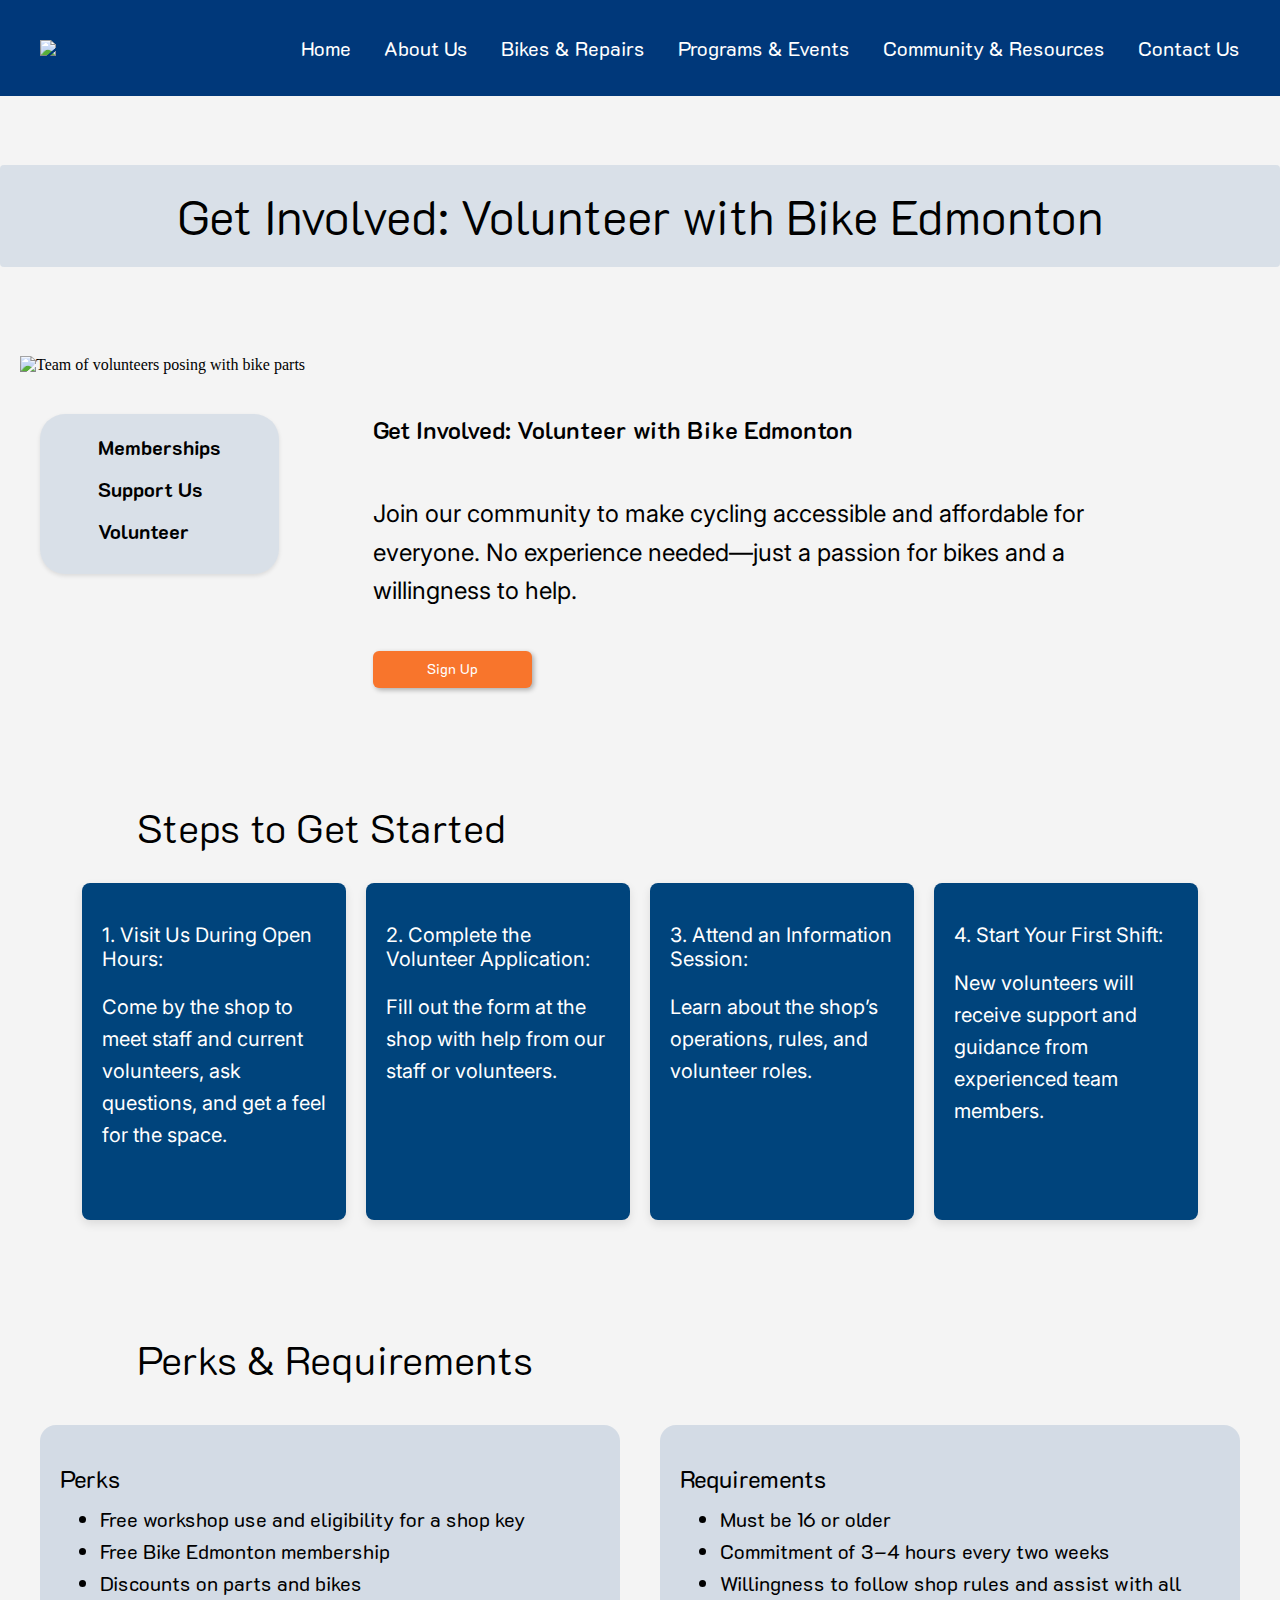
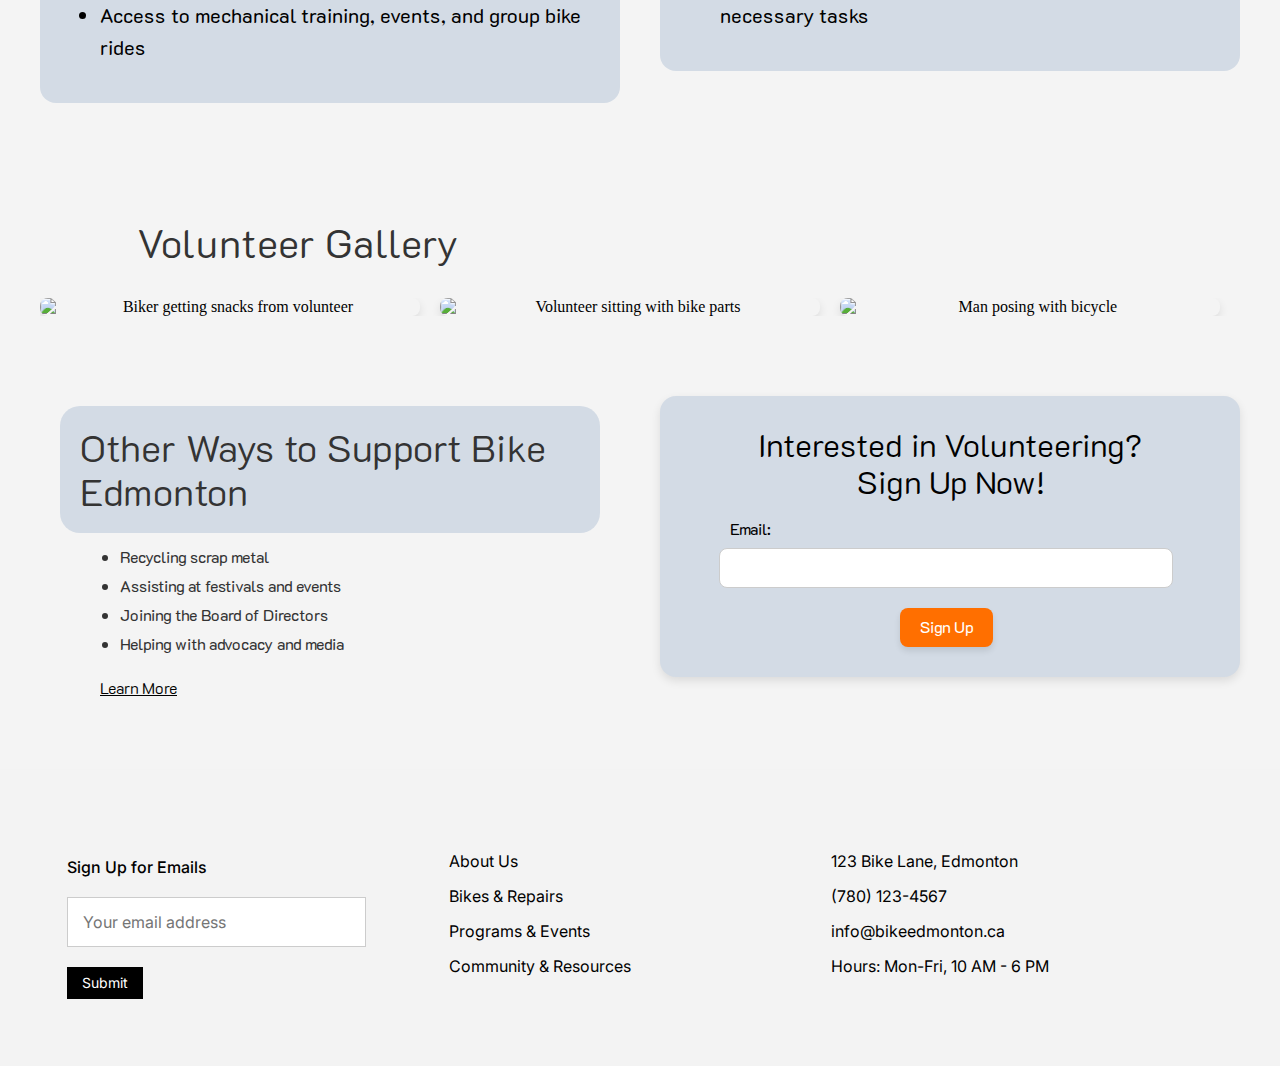
==== volunteer.html @ c86ff734 "Half" ====
<!DOCTYPE html>
<html>
<head>
    <meta charset="UTF-8">
    <meta name="viewport" content="width=device-width, initial-scale=1.0">

        <link rel="preconnect" href="https://fonts.googleapis.com">
    <link rel="preconnect" href="https://fonts.gstatic.com" crossorigin>
    <link href="https://fonts.googleapis.com/css2?family=K2D:ital,wght@0,100;0,200;0,300;0,400;0,500;0,600;0,700;0,800;1,100;1,200;1,300;1,400;1,500;1,600;1,700;1,800&display=swap" rel="stylesheet">
    <link rel="preconnect" href="https://fonts.googleapis.com">
    <link rel="preconnect" href="https://fonts.gstatic.com" crossorigin>
    <link href="https://fonts.googleapis.com/css2?family=EB+Garamond:ital,wght@0,400..800;1,400..800&family=Inter:ital,opsz,wght@0,14..32,100..900;1,14..32,100..900&display=swap" rel="stylesheet">

    <link rel="stylesheet" type="text/css" href="Styles/normalize.css">
    <link rel="stylesheet" type="text/css" href="Styles/styles.css">

    <title>Bike Edmonton | Shop Bikes & Parts</title>
</head>

<body style="background-color: #F4F4F4;">
        <header>

        <!--Desktop Nav-->
        <nav class="nav-bar hidden-mobile">
            <div>
                <img src="Images/Bike edmonton logo 1.svg">
            </div>

            <div>
                <ul>
                    <a href="index.html">Home</a>
                    <a href="about.html">About Us</a>
                    <a href="shop.html">Bikes & Repairs</a>
                    <a href="workshop.html">Programs & Events</a>
                    <a href="volunteer.html">Community & Resources</a>
                    <a href="#">Contact Us</a>
                </ul>
            </div>
        </nav>


        <!--Mobile Nav-->
        <nav class="nav-bar hidden-desktop">
            <div>
                <img src="Images/Bike edmonton logo 1.svg">
            </div>

            <div> 
            <!--Hamburger -->
            <svg width="48" height="23" viewBox="0 0 48 23" fill="none" xmlns="http://www.w3.org/2000/svg">
                <rect width="48" height="2" transform="translate(0 0.634029)" fill="white"/>
                <rect width="48" height="2" transform="translate(0 10.634)" fill="white"/>
                <rect width="48" height="2" transform="translate(0 20.634)" fill="white"/>
            </svg>
        </div> 
        </nav>


    </header>
<section class="hero-section-1">

    <div class="hero-text-1">
        <h1>Get Involved: Volunteer with Bike Edmonton</h1>
    </div>
</section>

<section class="content-section">
    <div class="image-container">
        <img src="Images/volunteer.png" alt="Team of volunteers posing with bike parts">
    </div>
    <div class="info-container gone">
        <aside class="sidebar gone">
            <ul>
                <li>Memberships</li>
                <li>Support Us</li>
                <li>Volunteer</li>
            </ul>
        </aside>
        <div class="main-content">
            <h2>Get Involved: Volunteer with Bike Edmonton</h2>

            <p>Join our community to make cycling accessible and affordable for everyone. No experience needed—just a passion for bikes and a willingness to help.
            </p>

            <a href="#" class="button2">Sign Up</a>
        </div>
    </div>
</section>


<section class="steps-to-get-started">
  <h2>Steps to Get Started</h2>
  <div class="steps-container">
    <div class="step">
      <h3>1. Visit Us During Open Hours:</h3>
      <p>Come by the shop to meet staff and current volunteers, ask questions, and get a feel for the space.</p>
    </div>
    <div class="step">
      <h3>2. Complete the Volunteer Application:</h3>
      <p>Fill out the form at the shop with help from our staff or volunteers.</p>
    </div>
    <div class="step">
      <h3>3. Attend an Information Session:</h3>
      <p>Learn about the shop’s operations, rules, and volunteer roles.</p>
    </div>
    <div class="step">
      <h3>4. Start Your First Shift:</h3>
      <p>New volunteers will receive support and guidance from experienced team members.</p>
    </div>
  </div>
</section>


<section class="perks-requirements">
  <h2>Perks & Requirements</h2>
  <div class="perks-requirements-container">
    <!-- Perks Section -->
    <div class="perks">
      <div class="title">Perks</div>
      <ul>
        <li>Free workshop use and eligibility for a shop key</li>
        <li>Free Bike Edmonton membership</li>
        <li>Discounts on parts and bikes</li>
        <li>Access to mechanical training, events, and group bike rides</li>
      </ul>
    </div>
    <!-- Requirements Section -->
    <div class="requirements">
      <div class="title">Requirements</div>
      <ul>
        <li>Must be 16 or older</li>
        <li>Commitment of 3–4 hours every two weeks</li>
        <li>Willingness to follow shop rules and assist with all necessary tasks</li>
      </ul>
    </div>
  </div>
</section>


<section class="volunteer-gallery">
  <h2>Volunteer Gallery</h2>
  <div class="gallery-container">
    <div class="gallery-images">
      <img class="gone" src="Images/vol1.png" alt="Biker getting snacks from volunteer">
      <img src="Images/vol2.png" alt="Volunteer sitting with bike parts">
      <img class="gone" src="Images/vol3.png" alt="Man posing with bicycle">
    </div>
  </div>
</section>

<section class="support-bike-edmonton">
  <div class="support-content">
    <!-- Left Column -->
    <div class="support-info">
      <div class="other-ways">Other Ways to Support Bike Edmonton</div>
      <ul>
        <li>Recycling scrap metal</li>
        <li>Assisting at festivals and events</li>
        <li>Joining the Board of Directors</li>
        <li>Helping with advocacy and media</li>
      </ul>
      <a href="#" class="learn-more">Learn More</a>
    </div>
    <!-- Right Column -->
    <div class="signup-form">
      <div class="form-title">Interested in Volunteering? <br>Sign Up Now!</div>
      <form action="#">
        <label for="email">Email:</label>
        <input type="email" id="email" name="email" required>
        <button type="submit" class="signup-button">Sign Up</button>
      </form>
    </div>
  </div>
</section>


    <footer>
    <!--Footer-->

    <div>
        <h4>Sign Up for Emails</h4>
      <input type="text" placeholder="Your email address">
        <button type="submit">Submit</button>
    </div>

    <div>
        <p>About Us</p>
        <p>Bikes & Repairs</p>
        <p>Programs & Events</p>
        <p>Community & Resources</p>
    </div>

    <div>
        <p>123 Bike Lane, Edmonton</p>
        <p>(780) 123-4567</p>
        <p>info@bikeedmonton.ca</p>
        <p>Hours: Mon-Fri, 10 AM - 6 PM</p>
    </div>


    </footer>

</body>

</html>
---- Styles/styles.css ----
/* Nav Bar */

.nav-bar {
	background-color: #00387A;
	font-family: "K2D", sans-serif;
	color: #FFF;
	font-size: 20px;
	font-style: normal;
	font-weight: 400;
	line-height: normal;
	 display: flex;
    align-items: center;
    justify-content: space-between; 
    padding: 0 40px; 
    height: 96px; 
}

.nav-bar ul {
    list-style-type: none;
    display: flex;
    gap: 33px;
    margin: 0;
    padding: 0;
}

.nav-bar li {
    cursor: pointer;
}

.nav-bar img {
    height: 60%; 
}

a {
   text-decoration: none;
   color: #FFF;
}

/* Fonts */

h1 {
	color: #FFF;
	text-align: center;
	font-family: K2D;
	font-size: 48px;
	font-style: normal;
	font-weight: 700;
	line-height: normal;
	margin: 0;
}

h2 {
	text-align: center;
	font-family: K2D;
	font-size: 36px;
	font-style: normal;
	font-weight: 600;
	line-height: normal;
}


h3 {
	color: #FFF;
	font-family: Inter;
	font-size: 24px;
	font-style: normal;
	font-weight: 400;
	line-height: normal;
}

h4 {
  font-family: Inter;
  font-size: 16px;
  font-style: normal;
  font-weight: 400;
  line-height: normal;
}


p {
	font-family: Inter;
	font-size: 16px;
	font-style: normal;
	font-weight: 400;
	line-height: normal;
}


/* Buttons */

.button1 {
	width: 159px;
	height: 37px;
	background-color: #F8752C;
	color: #FFF;
	text-align: center;
	font-family: K2D;
	font-size: 14px;
	border-radius: 6px;
	border: none;
	box-shadow: 2px 2px 5px rgba(0, 0, 0, 0.3);
}

.button1:hover {
  background-color: #FFA366; 
}

.button2 {
  display: flex;
  justify-content: center;    
  align-items: center;
  width: 159px;
  height: 37px;
  background-color: #F8752C;
  color: #FFF;
  font-family: K2D;
  font-size: 14px;
  border-radius: 6px;
  border: none;
  box-shadow: 2px 2px 5px rgba(0, 0, 0, 0.3);
  text-align: center;6px;
}

.button2:hover {
  background-color: #FFA366; 
}


/* Body */

/* Index page */

.hero-section {
    background-image: url(../Images/bike-black-tinted.png);
    background-size: cover; 
    background-position: center; 
    height: 600px;
    width: 100%;
    display: flex;
    align-items: center; 
    justify-content: center; 
    color: white; 
    flex-direction: column;
}

.width50 {
	width: 50%;
}

.width35 {
	width: 35%;
}


.about-section {
    display: flex; 
    gap: 20px;  
    background-color: #F4F4F4;
    flex: 1.5;
    padding:20px 0;
    align-items: start;

}

.about-box {
	background-color: #00387A;
	border-radius: 0px 22px 22px 0px;
	justify-content: center;
	position: relative;
	padding: 65px 82px;
	text-align: center;
	color: #FFFF;
}

.black-text {
	color: #0000;
}

.blog-box h3 {
	color: black;
}


.blog-box {
    flex: 1; 
    padding: 20px; 
    background-color: white; 
    border-radius: 5px;
    color: black;
    margin-left: 20px;

}

.blog-text {
	display: flex;
	text-align: left;
}

.blog-img {
	width: 126px;
	height: 110px;
	padding: 30px;
}

.courses-events {
  padding: 32px;
  background-color: #f4f4f4;
}

.courses-events h2 {
  font-size: 40px;
  margin-bottom: 32px;
  font-weight: bold;
  color: #000;
  text-align: left;
  font-weight: 300;
  padding-left: 95px;
}

.cards-container {
  display: flex;
  justify-content: space-between;
  gap: 24px;
  flex-wrap: wrap;
  padding: 0 32px;
}

.card {
  position: relative;
  width: 320px;
  height: 240px;
  border-radius: 12px;
  overflow: hidden;
  box-shadow: 100% rgba(0, 0, 0, 0.15);
  transition: transform 0.3s ease-in-out;
  background-color: #fff;
}

.card:hover {
  transform: scale(1.05);
}

.card img {
  width: 100%;
  height: 100%;
  object-fit: cover;
}

.card-content {
  position: absolute;
  top: 50%;
  left: 50%;
  transform: translate(-50%, -50%);
  width: 100%;
  text-align: center;
  background: rgba(0, 0, 0, 0.6);
  padding: 16px;
  color: #fff;
}

.card-content h3 {
  margin: 0;
  font-size: 18px;
  font-weight: 600;
}

.learn-more {
  display: inline-block;
  margin-top: 8px;
  font-size: 14px;
  color: #FFFF;
  text-decoration: none;
  font-weight: bold;
  font-family: Inter;
}

.learn-more:hover {
  text-decoration: underline;
  color: #FFFF;
}


.resources-section {
  background-color: #4A4E50;
  padding: 40px 20px;
  text-align: center;
  color: #FFFF;
}

.resources-section h2 {
  font-size: 24px;
  margin-bottom: 24px;
  color: #fff;
  text-align: center;
}

.resources-container {
  display: flex;
  justify-content: center;
  flex-wrap: wrap;
  gap: 24px;
}

.resource-item {
  background-color: #C1C1C1;
  padding: 16px 24px;
  border-radius: 12px;
  width: 180px;
  text-align: center;
  box-shadow: 0 4px 6px rgba(0, 0, 0, 0.1);
  transition: transform 0.3s ease, box-shadow 0.3s ease;
}

.resource-item:hover {
  transform: translateY(-5px);
  box-shadow: 0 6px 10px rgba(0, 0, 0, 0.15);
}

.resource-icon {
  width: 40px;
  height: 40px;
  margin-bottom: 8px;
  object-fit: contain;
}

.resource-item p {
  margin: 0;
  font-size: 16px;
  color: #333;
}

.mission-section {
  background-image: url(../Images/mission-biker.png);
  background-size: cover;
  background-position: center;
  height: 550px; 
  display: flex;
  align-items: flex-start;
  justify-content: flex-end;
  color: black;
  position: relative;
  padding: 30px 50px;
}

.mission-box {
  background-color: rgba(255, 255, 255, 0.5); 
  padding: 17px 48px 36px 28px; 
  text-align: left;
  width: 400px; 
  position: absolute;
  top: 48px;
  left: 84px;
}

.mission {
  font-weight: normal;
  text-align: left;
  margin: 0 0 10px 0;
  padding: 0;
}


/*Footer*/

footer {
  display: flex;
  justify-content: space-between;
  padding: 67px 67px;
  background: #f3f3f3;
  font-family: Inter
}

footer div {
  flex: 1;
}


footer p {
  margin: 15px 0;

}

footer h4 {
  margin-bottom: 10px;  
  color: #000;
  font-weight: 500;
}

footer input[type="text"] {
  padding: 15px;
  margin-top: 10px;
  width: 70%;
  border: 1px solid #ccc;
  margin-right: 20px;
  margin-bottom: 20px;
}

footer button {
  padding: 8px 15px;
  background-color: #000;
  color: white;
  border: none;
  cursor: pointer;
  font-size: 14px;
}

footer button:hover {
  background-color: #333;
}



/* About page*/


.hero-section-about {
  background-image: url(../Images/Hero.png);
    background-size: cover;
    background-position: center;
    height: 400px;
    display: flex;
    align-items: center; 
    justify-content: center; 
    text-align: center; 
    color: #fff; 
    padding: 0 20px;
}


.hero-content-about h1 {
    font-size: 48px; 
    margin-bottom: 20px;
    font-weight: 400;
}


.hero-content-about p {
    font-size: 24px; 
    max-width: 600px;
    text-align: left;
    padding-left: 110px;
}


.vision-section {
    display: flex;
    align-items: center;  
    background-color: #f4f4f4;
    padding: 20px 40px;
    margin: 20px 0;
    height: 260px;
}

.vision-title {
    flex-basis: 30%; 
    text-align: left; 
    position: relative; 
    padding-right: 20px; 
}


.vision-text {
    flex-basis: 100%; 
    background-color: rgba(111, 145, 185, 0.2); 
    padding: 36px 20px; 
    margin-left: 20px; 
    margin-right: 0px;
    box-shadow: inset 0px 0px 10px rgba(0,0,0,0.1);
    justify-content: flex-start;
}

.vision-section h2 {
    color: #000;
    font-size: 36px;
    margin-bottom: 10px;
}

.vision-section p {
    color: #000;
    font-size: 24px;
    max-width: 600px; 
}

.mission-section1 {
    display: flex;
    align-items: center;  
    background-image: url(../Images/mission.png);
    padding: 20px 40px;
    margin: 20px 0;
    height: 286px;
}


.mission-title1 {
    flex-basis: 30%; 
    text-align: left; 
    position: relative; 
    padding-right: 20px; 
}


.mission-text1 {
    flex-basis: 80%; 
    background-color: rgba(0, 0, 0, 0.5); 
    padding: 36px 20px; 
    margin-left: 20px; 
    box-shadow: inset 0px 0px 10px rgba(0,0,0,0.1); 
}

.mission-section1 h2 {
    color: #FFF;
    font-size: 36px;
    margin-bottom: 10px;
}

.mission-section1 p {
    color: #FFF;
    font-size: 24px;
    max-width: 1000px; 
}

.purpose-section {
    display: flex;
    align-items: center;
    justify-content: space-between;
    padding: 0px;
    background-color: #FFF;
    height: 270px;
    margin-bottom: 20px;
}

.purpose-title {
    flex-basis: 30%;
    text-align: left;
    font-size: 36px;
    font-weight: bold;
    color: #99AFCA;
}

.purpose-text {
    display: flex;
    flex-basis: 70%;
    background-color: #99AFCA;
    color: #FFF;
    padding: 20px 30px;
    line-height: 1.6;
    position: relative;
    height: 100%;
    align-items: center;
    margin: 0px;
}


.purpose-text p {
    margin: 0;
    padding-left: 40px;
    font-size: 24px;
}

.purpose-text .number {
    font-size: 32px;
    font-weight: bold;
    margin-right: 10px;
    color: #FFF;
    font-family: "K2D";
}


.history-section {
    display: flex;
    align-items: stretch;
    justify-content: space-between;
    padding: 40px;
    background-color: #3F4448;
    color: #FFF;
    margin-top: 0;
}

.history-title {
    flex-basis: 30%;
    text-align: left;
    font-size: 36px;
    font-weight: bold;
    color: #FFF;
    display: flex;
    align-items: center;
}

.history-text {
    flex-basis: 70%;
    color: #FFF;
    padding: 20px 30px;
    line-height: 1.6;
    display: flex;
    flex-direction: column;
    justify-content: space-between;
    margin: 0;
    font-size: 24px;
}

.history-text p {
    color: #FFF;
    font-family: "K2D";
    font-size: 24px;
}

.history-text a {
    color: #FFF;
    text-decoration: underline;
    margin-top: 20px;
    font-family: "K2D";
    font-size: 24px;
}


/* Shop */

.hero-section-1 {
    background-color: #F4F4F4;
    display: flex;
    align-items: center;
    justify-content: center;
    text-align: center;
    padding: 0;
    height: 240px;
    margin: 0;
}

.hero-text-1 h1 {
    color: #000;
    font-size: 48px;
    margin: 0;
    background-color: rgba(111, 145, 185, 0.2); 
    padding: 20px 0px;
    border-radius: 4px;
    display: block;
    font-weight: 300;
    width: 100vw;
    text-align: center;
    box-sizing: border-box;
}

.content-section {
    display: flex;
    flex-direction: column;
    margin: 0;
    max-width: 1200px;
    padding: 20px;
}

.image-container img {
    width: 100%;
    height: 395px;
}

.info-container {
    display: flex;
    padding: 20px;
    gap: 20px;
    align-items: flex-start;
    height: 513px;
    margin-top: 20px;
}

.sidebar {
    flex-basis: 20%;
    background-color: rgba(111, 145, 185, 0.2); 
    height: 120px;
    padding: 20px;
    border-radius: 25px;
    box-shadow: 0px 2px 4px rgba(0, 0, 0, 0.1);
    font-size: 20px;
    font-family: "K2D";
    line-height: 1.4;
    align-items: center;

    display: flex;
    flex-direction: column;
    justify-content: center;
    align-items: center;

}

.sidebar ul {
    list-style: none;
    padding: 0;
    margin: 0;
}

.sidebar ul li {
    margin-bottom: 10px;
    font-weight: bold;
    color: #000;
}

.main-content {
  flex-basis: 75%;
  display: flex;
  flex-direction: column;
  justify-content: center;
  gap: 20px;
  padding-left: 5%;
}


.main-content h2 {
    font-size: 24px; 
    color: #000;
    margin-bottom: 10px;
    text-align: left;
    margin-top: 0px;
}


.main-content p {
  font-size: 24px;
  line-height: 1.6;
  margin: 20px 0;
  text-align: left;
}


.bike-shop-section {
  padding: 20px;
  background-color: #F4F4F4;
  text-align: center;
  height: 500px;
}

.bike-shop-container h2 {
  font-size: 40px;
  margin-bottom: 20px;
  font-weight: 300;
  text-align: left;
  margin-left: 120px;
  margin-bottom: 51px;
}

.carousel {
  display: flex;
  align-items: center;
  justify-content: center;
  position: relative;
}

.carousel-items {
  display: flex;
  overflow: hidden;
  gap: 20px;
  width: 80%;
}

.bike-item {
  position: relative;
  width: 200px;
  flex-shrink: 0;
  text-align: center;
}

.bike-item img {
  width: 100%;
  border-radius: 5px;
}

.price {
  position: absolute;
  top: 10px;
  right: 10px;
  background-color: #ff6b3c;
  color: white;
  font-size: 14px;
  font-family: "Inter";
  padding: 5px 10px;
  border-radius: 10px;
}

.arrow {
  background-color: #000;
  color: #fff;
  border: none;
  padding: 10px;
  cursor: pointer;
  border-radius: 50%;
  font-size: 18px;
  position: absolute;
  top: 50%;
  transform: translateY(-50%);
  z-index: 1;
}

.arrow.left {
  left: 5%;
}

.arrow.right {
  right: 5%;
}

.see-all {
  color: black;
  display: block;
  margin-top: 20px;
  font-size: 16px;
  text-decoration: underline;
  font-family: "Inter";
  text-align: left;
  margin-left: 120px;
  margin-top: 26px;
}


.info-section {
  background-color: #f4f4f4;
  padding: 40px 20px;
  display: flex;
  justify-content: center;
  align-items: flex-start;
  margin-top: 0px;
}

.info-container {
  display: flex;
  gap: 40px;
  width: 90%;
  max-width: 1200px;
  align-items: stretch;
  height: auto;
}


.bikes-for-sale {
  flex: 1;
  background-color: #D3DBE5;
  border-radius: 8px;
  padding: 30px;
  text-align: center;
  box-shadow: 0px 2px 6px rgba(0, 0, 0, 0.1);

  display: flex;
  flex-direction: column;
  justify-content: space-between;
  align-items: center;
}

.bikes-for-sale h3 {
  font-size: 40px;
  color: black;
  margin-bottom: 20px;
  text-align: center;
}

.sale-btn {
  display: block;
  width: 310px;
  font-family: "K2D";
  padding: 12px;
  margin-bottom: 10px;
  background-color: #00387A;
  color: white;
  border: none;
  border-radius: 5px;
  font-size: 24px;
  cursor: pointer;
  text-align: center;
}

.sale-btn:hover {
  background-color: #0066cc;
}


.about-bikes {
  flex: 2;
  background-color: #4A4E50;
  color: white;
  padding: 30px;
  border-radius: 8px;
  box-shadow: 0px 2px 6px rgba(0, 0, 0, 0.1);
  gap: 20px;

  display: flex;
  flex-direction: column;
  justify-content: space-between;
  align-items: center;
}

.about-bikes h3 {
  font-size: 40px;
  margin-bottom: 15px;
  color: #FFFF;
  font-family: "K2D";
  text-align: center;
  font-weight: 300;
}

.about-bikes p {
  margin-bottom: 15px;
  line-height: 1.6;
  font-size: 16px;
}

.about-bikes p strong {
  color: #FFFF; 
}

.about-bikes p em {
  font-size: 14px;
  color: #bbbbbb;
}



.bike-shopping-steps {
  background-color: #00387A;
  color: white;
  padding: 40px;
  display: flex;
  justify-content: center;
  align-items: center;
}

.steps-container {
  display: flex;
  gap: 40px;
  max-width: 1200px;
  width: 90%;
  align-items: center;
}


.steps-text {
  flex: 1.5;
  max-width: 60%;
}

.steps-text h2 {
  font-size: 28px;
  margin-bottom: 20px;
  font-family: "K2D";
  text-align: left;
  font-weight: 300;
}

.steps-text ol {
  list-style-position: inside;
  padding-left: 0;
  line-height: 1.8;
  font-family: "K2D";
}

.steps-text ol li {
  margin-bottom: 20px;
  font-size: 18px;
}

.steps-text ol li strong {
  font-weight: bold;
  color: #ffffff;
}


.steps-image {
  flex: 1;
  display: flex;
  justify-content: center;
  align-items: center;
}

.steps-image img {
  max-width: 100%;
  border-radius: 4px;
  box-shadow: 0px 4px 10px rgba(0, 0, 0, 0.3);
}


/* Volunteer */

.steps-to-get-started {
  background-color: #f4f4f4;
  padding: 40px 20px;
}

.steps-to-get-started h2 {
  font-size: 40px;
  font-weight: 300;
  margin-bottom: 30px;
  color: black;
  text-align: left;
  margin-left: 117px;
}


.steps-container {
  display: flex;
  gap: 20px;
  justify-content: center;
  align-items: flex-start;
  flex-wrap: nowrap; 
  margin: 0 auto;
}


.step {
  background-color: #00447c;
  color: white;
  border-radius: 8px;
  padding: 20px;
  flex: 1;
  box-shadow: 0px 4px 10px rgba(0, 0, 0, 0.1);
  text-align: left;
  width: 273px;
  height: 297px;
}

.step h3 {
  font-size: 20px;
  margin-bottom: 10px;
}

.step p {
  font-size: 20px;
  line-height: 1.6;
}



.perks-requirements {
  background-color: #f4f4f4;
  padding: 40px 20px;
}

.perks-requirements h2 {
  font-size: 40px;
  font-weight: 300;
  margin-bottom: 40px;
  text-align: left;
  margin-left: 117px; 
  color: black;
  font-family: "K2D";
}


.perks-requirements-container {
  display: flex;
  justify-content: space-between;
  align-items: flex-start;
  max-width: 1200px;
  margin: 0 auto;
  gap: 40px;
}


.perks,
.requirements {
  flex: 1;
  border-radius: 16px;
  padding: 40px 20px;
  position: relative;
  font-family: "K2D";
  font-size: 24px;
  background-color: #D3DBE5;
  border-radius: 8;
}


.other-ways {
  top: -18px;
  left: 20px;
  background-color: #D3DBE5;
  padding: 20px 20px;
  font-size: 38px;
  font-weight: 300;
  border-radius: 20px;
  color: #333;
  font-family: "K2D";
}


ul {
  list-style-type: disc;
  margin: 10px 0 0 40px; 
  padding: 0;
  font-size: 20px;
  color: black;
  line-height: 1.6;
  font-family: "K2D";
}



.volunteer-gallery {
  background-color: #f4f4f4;
  padding: 40px 20px;
  text-align: center;
}

.volunteer-gallery h2 {
  font-size: 40px;
  font-weight: 300;
  margin-bottom: 30px;
  color: #333;
  text-align: left;
  margin-left: 117px;
}

/* Gallery Container */
.gallery-container {
  display: flex;
  align-items: center;
  justify-content: center;
  position: relative;
  max-width: 1200px;
  margin: 0 auto;
}


.gallery-images {
  display: flex;
  gap: 20px;
  overflow: hidden;
  width: 100%;
}

.gallery-images img {
  width: calc(33.33% - 20px); 
  border-radius: 8px;
  box-shadow: 0 4px 10px rgba(0, 0, 0, 0.1);
}


.support-bike-edmonton {
  padding: 40px 20px;
}

.support-content {
  display: flex;
  justify-content: space-between;
  align-items: flex-start;
  max-width: 1200px;
  margin: 0 auto;
  gap: 40px;
}


.support-info {
  border-radius: 16px;
  padding: 30px 20px;
  flex: 1;
}

.support-info{
  font-size: 20px;
  font-weight: normal;
  padding: 10px 20px;
  border-radius: 20px;
  margin-bottom: 20px;
}

.support-info ul {
  list-style-type: disc;
  padding-left: 20px;
  font-size: 16px;
  line-height: 1.8;
  color: #333;
}

.support-info .learn-more {
  display: inline-block;
  margin-top: 20px;
  font-size: 16px;
  color: black;
  text-decoration: underline;
  cursor: pointer;
  font-family: "K2D";
  font-weight: 300;
  margin-left: 40px;
}


.signup-form {
  background-color: #D3DBE5;
  border-radius: 16px;
  padding: 30px 20px;
  flex: 1;
  box-shadow: 0 4px 10px rgba(0, 0, 0, 0.1);
  text-align: center;
}

.signup-form .form-title {
  font-size: 32px;
  font-family: "K2D";
  font-weight: 300;
  margin-bottom: 20px;
}

.signup-form form {
  display: flex;
  flex-direction: column;
  align-items: center;
  width: 80%;
  margin-left: 50px;
}

.signup-form label {
  font-size: 16px;
  margin-bottom: 10px;
  text-align: left;
  width: 100%;
  font-family: "K2D";
}

.signup-form input {
  width: 100%;
  padding: 10px;
  margin-bottom: 20px;
  border: 1px solid #ccc;
  border-radius: 8px;
  font-size: 16px;
}

.signup-form .signup-button {
  background-color: #ff6f00;
  color: white;
  padding: 10px 20px;
  font-size: 16px;
  font-family: "K2D";
  border: none;
  border-radius: 8px;
  cursor: pointer;
  box-shadow: 0 4px 6px rgba(0, 0, 0, 0.1);
  align-items: left;
}

.signup-form .signup-button:hover {
  background-color: #ff8c42;
}


/* Workshop Page */


.faqs-section {
  padding: 40px 20px;
  background-color: #f4f4f4;
}

.faqs-content {
  display: flex;
  justify-content: space-between;
  align-items: flex-start;
  max-width: 1200px;
  margin: 0 auto;
  gap: 40px;
}

/* Left Column */
.faqs-left {
  border-radius: 16px;
  padding: 30px 20px;
  flex: 1;
}

.faqs-title {
  font-family: "K2D";
  font-weight: 300;
  font-size: 40px;
  background-color: #D3DBE5;
  padding: 10px 20px;
  border-radius: 20px;
  margin-bottom: 20px;
}

.faqs-details h3 {
  font-size: 20px;
  font-weight: bold;
  margin-top: 20px;
  color: black;
}

.faqs-details ul {
  list-style-type: disc;
  padding-left: 20px;
  font-size: 16px;
  line-height: 1.8;
  color: #333;
}

.see-more-button {
  display: inline-block;
  background-color: #ff6f00;
  color: white;
  padding: 10px 20px;
  font-size: 16px;
  border: none;
  border-radius: 8px;
  cursor: pointer;
  margin-top: 20px;
  box-shadow: 0 4px 6px rgba(0, 0, 0, 0.1);
}

.see-more-button:hover {
  background-color: #ff8c42;
}


.faqs-right {
  background-color: #4A4E50;
  color: white;
  border-radius: 16px;
  padding: 30px 20px;
  flex: 1;
  box-shadow: 0 4px 10px rgba(0, 0, 0, 0.1);
}

.faqs-right h3 {
  font-size: 40px;
  margin-bottom: 10px;
  font-family: "K2D";
  font-weight: 300;
}

.faqs-right p {
  font-size: 20px;
  line-height: 1.8;
  margin: 10px 0;
  font-family: "K2D";
}

.faqs-right ol {
  list-style-type: decimal;
  padding-left: 20px;
  margin-top: 10px;
  font-family: "K2D";
  font-size: 20px;
  line-height: 1.8;
}

.faqs-right ol li {
  margin-bottom: 15px;
}

.faqs-right ol li strong {
  font-weight: bold;
}

.faqs-right p:last-child {
  margin-top: 20px;
}

.fakevid {
  position: relative;
  display: flex;
  justify-content: center;
  align-items: center;
  width: 80%; 
  max-width: 1000px;
  margin: 30px auto; 
  background-color: #f4f4f4;
  overflow: hidden;
  padding-bottom: 60px;
}

/* Mobile */

.hidden-desktop {
    display: none;
}

/*SMARTPHONE*/

@media screen and (max-width: 600px) {

    .hidden-mobile {
        display: none;
    }

    .hidden-desktop {
        display: flex;
    }


    .margin {
        margin: 0px;
    }

  .hero-section {
    display: flex;
    flex-direction: column;
    justify-content: center;
    align-items: center; 
    text-align: center;
    height: 373px; 
    padding: 0px; 
    text-align: center; 
    background-position: center; 
    width: 95%;


  }


  .hero-section h1 {
    font-size: 30px; 
    line-height: 1.4; 
    margin-bottom: 10px; 
    max-width: 100%;
    text-align: center;
    justify-content: center;
    flex-direction: column;
    align-items: center;

  }

  .hero-section h3 {
    font-size: 20px; 
    line-height: 1.4; 
    margin-bottom: 15px; 
    text-align: center;
    padding-bottom: 20px;
  }

  .hero-section button {
    width: 80%; 
    max-width: 200px; 
    height: 50px;
    margin: 0 auto; 
    font-size: 16px; 
    padding: 10px;
  }

  .width50 {
    width: 100%; 
  }

  .about-section {
    flex-direction: column; 
    align-items: center; 
    gap: 20px; 
  }

  .about-box {
    width: 90%; 
    padding: 20px; 
    text-align: center; 
  }

  /* Blog Section */
  .blog-box {
    width: 80%; 
    margin: 10px auto; 
    padding: 15px; 
    display: flex;
    flex-direction: column;
    align-items: flex-start;
    justify-content: center;
    gap: 20px;
    border-radius: 8;
  }

  .blog-text {
    display: flex; 
    align-items: center;
    flex-direction: row;
    text-align: left; 
    gap: 10px;
  }

  .gone {
    display: none;
  }

  .blog-img {
    margin: 0 auto 10px; 
    width: 80px; 
    height: 80px;
    padding-left: 20px;
    object-fit: cover;
    border-radius: 10;

  }


  .blog-box h3 {
    font-size: 24px; 
    margin: 0;
  }

/*Courses and Events*/

    .cards-container {
     display: flex;
     justify-content: center; 
     align-items: center;    
     flex-wrap: wrap;        
      gap: 16px;              
      padding: 16px;     
      height: 100%;   
     }

    .card {
        width: 90%;            
        height: auto;      
    }

    .card-content h2 {
        font-size: 24px;   
        margin: 0;
        text-align: center;   
    }


    .card-content a.learn-more {
        font-size: 14px;       
    }

    .underline {
      text-decoration: underline;
    }




/* About Mobile */

  .hero-section-about {
      height: 400px;
      display: flex;
      flex-direction: column;
      align-items: center; 
      justify-content: center; 
      text-align: center; 
      color: #fff; 
      padding: 0;
  
  }


  .hero-content-about h1 {
      font-size: 36px; 
      margin-bottom: 20px;
      font-weight: 400;
      padding: 0;
  }


  .hero-content-about p {
      font-size: 20px; 
      max-width: 400px;
      text-align: center;
      justify-content: center;
      padding: 0;
  }


    .vision-section {
    flex-direction: column;
    padding: 20px 10px;
    margin: 10px 0;
    height: auto; 
  }

  .vision-title {
    text-align: center;
    padding-right: 0;
    margin-bottom: 10px; 
  }

  .vision-text {
    flex-basis: 100%;
    margin-left: 0;
    padding: 20px;
    box-shadow: none; 
    text-align: left;
  }

  .vision-section h2 {
    font-size: 36px; 
    margin-bottom: 15px;
  }

  .vision-section p {
    font-size: 18px;
    max-width: 100%; 
    text-align: center;
    line-height: 1.6; 
  }

   .mission-section1 {
    display: flex;
    flex-direction: column;
    align-items: center;
    text-align: center;
    padding: 20px;
    height: auto;
    background-size: cover;
  }

  .mission-title1 {
    flex-basis: auto;
    width: 100%;
    text-align: center;
    padding: 0;
    margin-bottom: 10px;
  }

  .mission-text1 {
    flex-basis: auto;
    background-color: rgba(0, 0, 0, 0.5);
    padding: 20px;
    margin: 0;
    box-shadow: none;
    width: 100%;
  }

  .mission-section1 h2 {
    font-size: 36px;
    margin-bottom: 10px;
  }

  .mission-section1 p {
    font-size: 18px;
    max-width: 100%;
  }


   .purpose-section {
    display: flex;
    flex-direction: column;
    align-items: center;
    padding: 20px;
  }

  .purpose-title {
    flex-basis: auto;
    text-align: center;
    font-size: 36px;
    color: #99AFCA;
    margin-bottom: 1px;
  }

  .purpose-text {
    flex-basis: auto;
    display: flex;
    flex-direction: column;
    align-items: center;
    background-color: #99AFCA;
    color: #FFF;
    padding: 20px;
    margin: 0;
    line-height: 1.6;
    height: auto;
  }

  .purpose-text p {
    margin: 0;
    font-size: 18px;
    text-align: center;
    padding: 10px;
  }

  .purpose-text .number {
    font-size: 24px;
    margin-bottom: 10px;
    font-weight: bold;
    color: #FFF;
    font-family: "K2D";
  }


  .history-section {
    flex-direction: column;
    padding: 20px;
    margin-top: 50px;
  }

  .history-title {
    text-align: center;
    margin-bottom: 0px;
    font-size: 30px;
    padding-left: 150px;
  }

  .history-text {
    padding: 10px;
    font-size: 20px;
    text-align: center;
  }

  .history-text p {
    font-size: 18px;
  }

  .history-text a {
    font-size: 18px;
  }

  /* wokshop */

  .content-section {
    display: flex;
    flex-direction: column;
    align-items: center;
    padding: 20px;
  }

  .hero-text-1 h1 {
    font-size: 36px;
  }

  .image-container {
    width: 100%;
    margin-bottom: 20px;
  }

  .image-container img {
    width: 100%;
    height: auto;
    object-fit: cover;
  }

  .info-container {
    display: flex;
    flex-direction: column;
    align-items: center;
    text-align: center;
  }

  .main-content {
    width: 100%;
  }

  .main-content h2 {
    font-size: 24px;
    margin-bottom: 10px;
  }

  .main-content p {
    font-size: 16px;
    margin-bottom: 20px;
  }

  .button2 {
    font-size: 16px;
    padding: 5px 5px;
    text-align: center;
  }

   .faqs-content {
    flex-direction: column;
    align-items: flex-start;
    gap: 20px; 
  }

  .faqs-left, .faqs-right {
    flex: 1;
    width: 100%; 
    padding: 0px; 
    margin-top: 20px;
  }

  .faqs-title {
    font-size: 32px; 
    text-align: center; 
    padding: 10px 15px;
  }

  .faqs-details h3 {
    font-size: 18px; 
    margin-top: 10px;
  }

  .faqs-details ul {
    padding-left: 15px; 
    font-size: 14px; 
  }

  .see-more-button {
    font-size: 14px; 
    padding: 15px 15px;
    width: 30%; 
    height: 30%;
    text-align: center;
    font-family: "K2D";
  }

  .faqs-right h3 {
    font-size: 20px;
    text-align: center; 
  }

  .faqs-right p, .faqs-right ol {
    font-size: 14px; 
    padding: 10px; 
  }

  .faqs-right ol {
    padding-left: 30px; 
  }

  .fakevid {
    width: 100%;
    padding-bottom: 30px;
  }

  .fakevid img {
    width: 100%;
    height: auto;
  }

   .steps-container {
    flex-direction: column; 
    align-items: center; 
    gap: 20px; 
  }

  .step {
    width: 90%; 
    height: auto; 
    text-align: center; 
  }

  .step h3 {
    font-size: 16px; 
    margin-bottom: 10px; 
  }

  .step p {
    font-size: 16px; 
    line-height: 1.6; 
  }

  .steps-to-get-started h2 {
    font-size: 24px; 
    margin-left: 0; 
    text-align: center;
  }


  .perks-requirements-container {
    flex-direction: column;
    gap: 20px; 
    padding: 20px;
    margin: 10px auto;
    align-items: center;
    max-width: 800px;

  }

   .perks,
  .requirements {
    flex: none; 
    width: 100%; 
    padding: 20
    px;
  }


  .perks {
    margin-bottom: 20px;
  }

  .perks-requirements h2 {
    text-align: center; 
    margin-left: 0; 
    font-size: 24px;
  }

  .perks-requirements-container .title {
    text-align: left; 
    padding: 20px;
  }

  .perks-requirements ul {
    padding-left: 20px; 
  }


  .volunteer-gallery h2 {
    font-size: 24px;
     text-align: center;
    margin-left: 0;
  }

  .gallery-images {
    display: flex;
    justify-content: center;
  }


  .gallery-images img {
     width: 100%; 
     max-width: 500px; 
     border-radius: 8px;
    box-shadow: 0 4px 10px rgba(0, 0, 0, 0.1);
   }


  .support-content {
    flex-direction: column;
    gap: 20px;
    align-items: center;
    padding: 20px;
  }

  .support-info,
  .signup-form {
    flex: none;
    width: 100%;
    padding: 20px;
  }

  .support-info ul {
    padding-left: 20px;
    font-size: 16px;
    line-height: 1.6;
  }

  .support-info .learn-more {
    margin-left: 0;
    text-align: center;
  }

  .signup-form {
    text-align: center;
    box-shadow: none;
  }

  .other-ways {
    font-size: 24px;
    text-align: center;
  }

  .form-title {
    font-size: 24px;
  }

/* Footer */

  footer {
    flex-direction: column; 
    align-items: flex-start; 
    text-align: left; 
    gap: 20px; 
  }

  footer div {
    width: 100%;
  }

  footer h4, footer p, footer input, footer button {
    text-align: left;
  }

   footer input[type="text"] {
    width: 90%;
  }

}
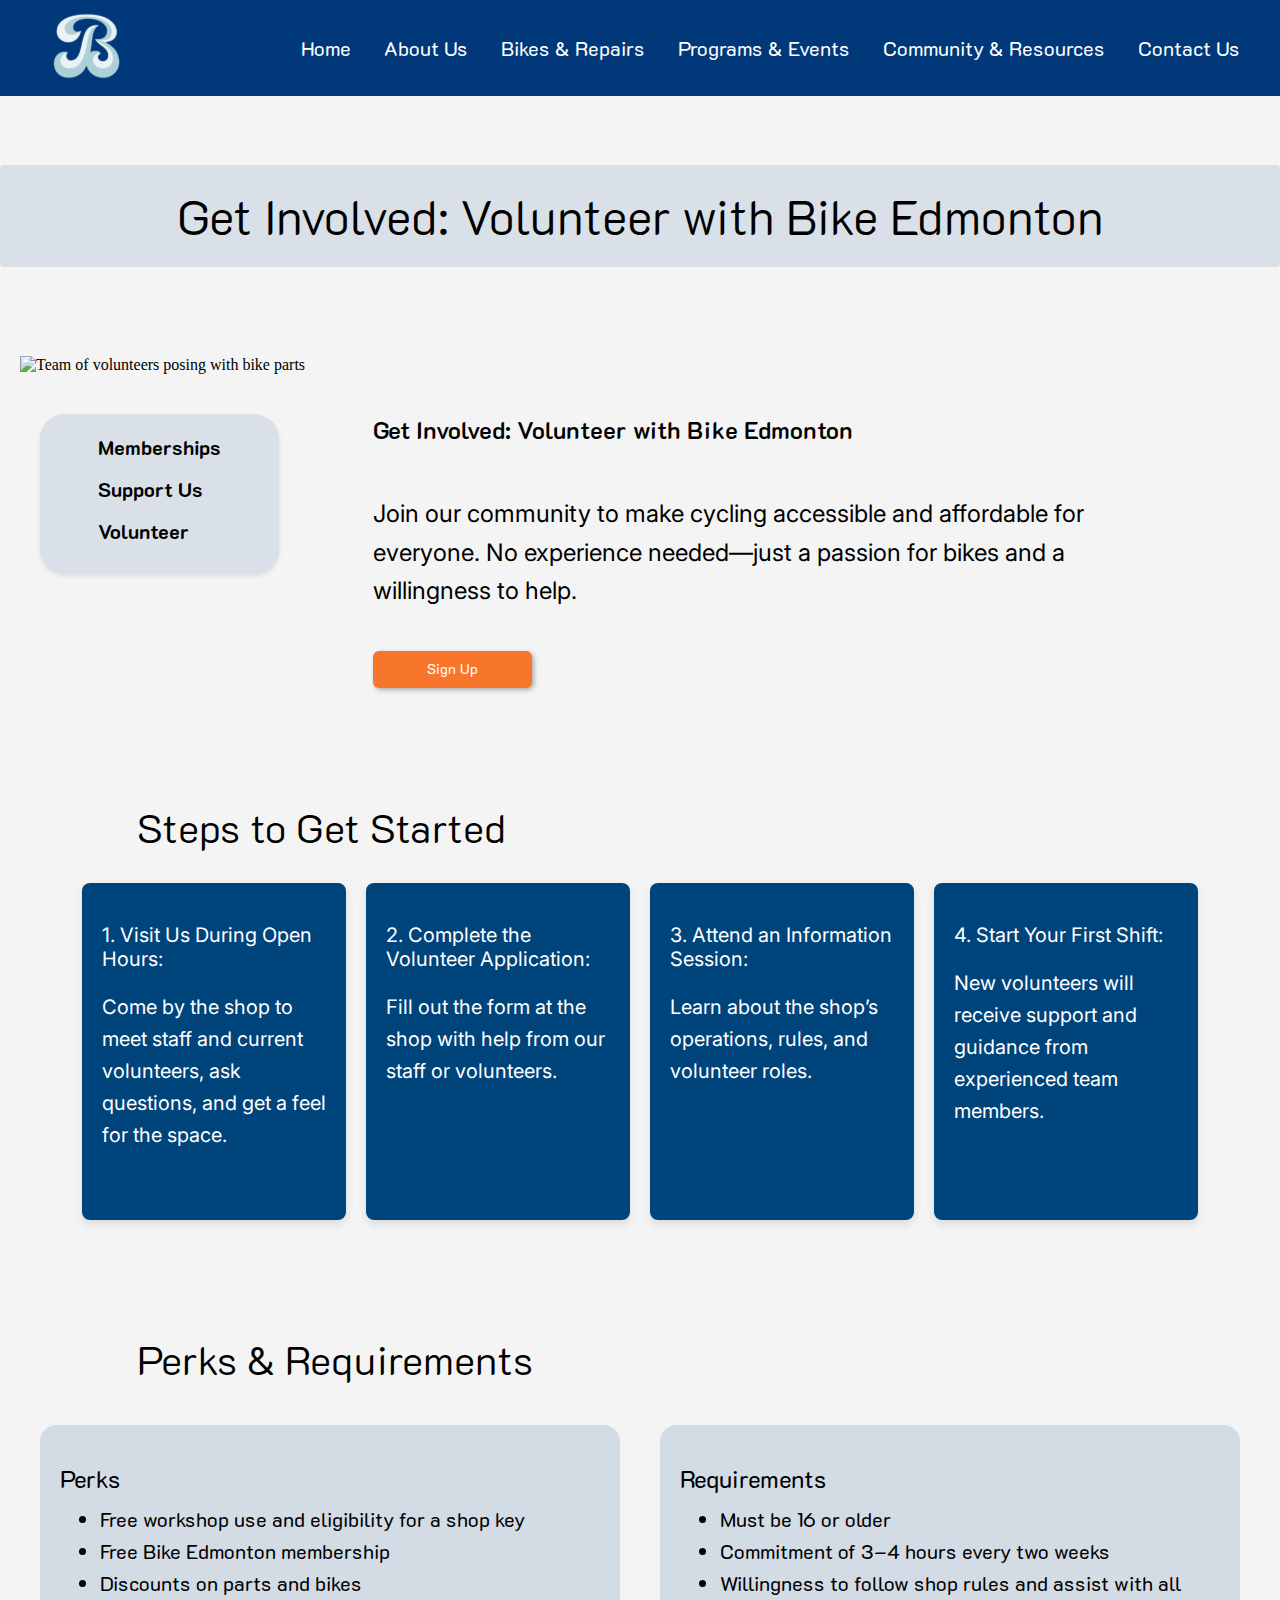
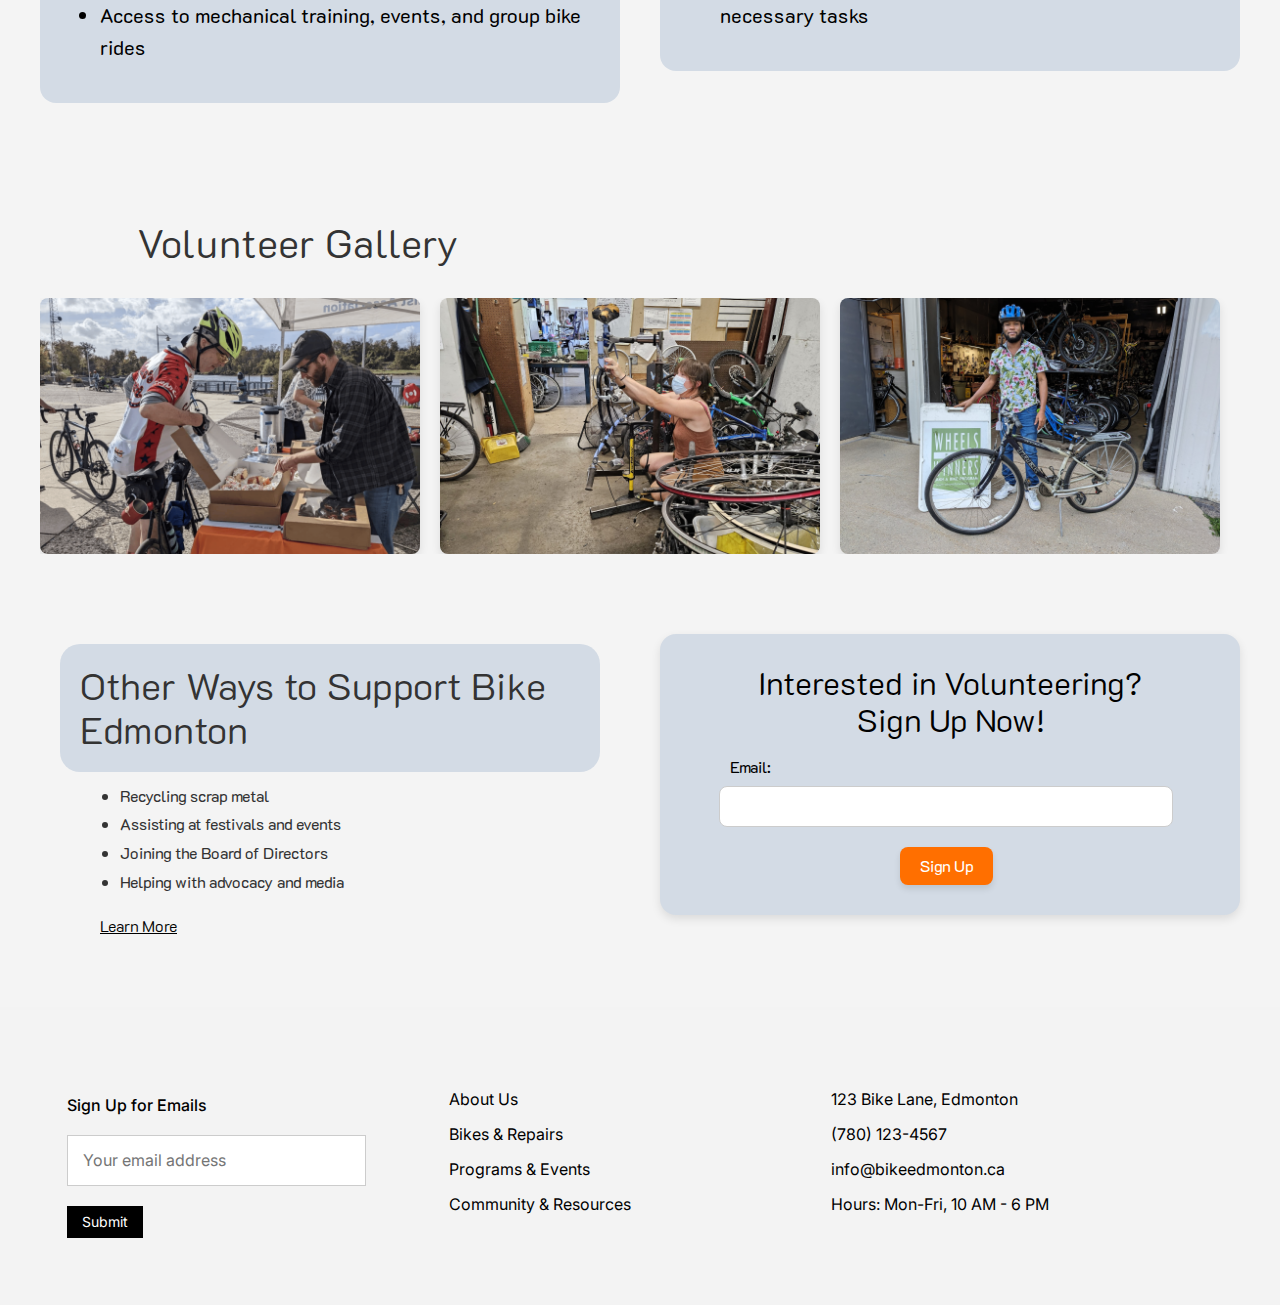
==== commit 4c88c2a8: "images" ====
--- a/volunteer.html
+++ b/volunteer.html
@@ -60,7 +60,7 @@
 <section class="hero-section-1">
 
     <div class="hero-text-1">
-        <h1>Get Involved: Volunteer with Bike Edmonton</h1>
+        <h1 class="mobileskrink">Get Involved: Volunteer with Bike Edmonton</h1>
     </div>
 </section>
 
--- a/Styles/styles.css
+++ b/Styles/styles.css
@@ -348,7 +348,7 @@
   background-color: rgba(255, 255, 255, 0.5); 
   padding: 17px 48px 36px 28px; 
   text-align: left;
-  width: 400px; 
+  width: auto; 
   position: absolute;
   top: 48px;
   left: 84px;
@@ -1395,7 +1395,7 @@
     padding: 0px; 
     text-align: center; 
     background-position: center; 
-    width: 95%;
+    width: 100mission%;
 
 
   }
@@ -1698,6 +1698,12 @@
 
   /* wokshop */
 
+  .hero-section-1 {
+    height: auto;
+    padding-top: 40px;
+    padding-bottom: 30px;
+  }
+
   .content-section {
     display: flex;
     flex-direction: column;
@@ -1876,6 +1882,11 @@
     padding-left: 20px; 
   }
 
+  //mobileskrink {
+    width: 40%;
+    text-wrap: wrap;
+
+  }
 
   .volunteer-gallery h2 {
     font-size: 24px;
